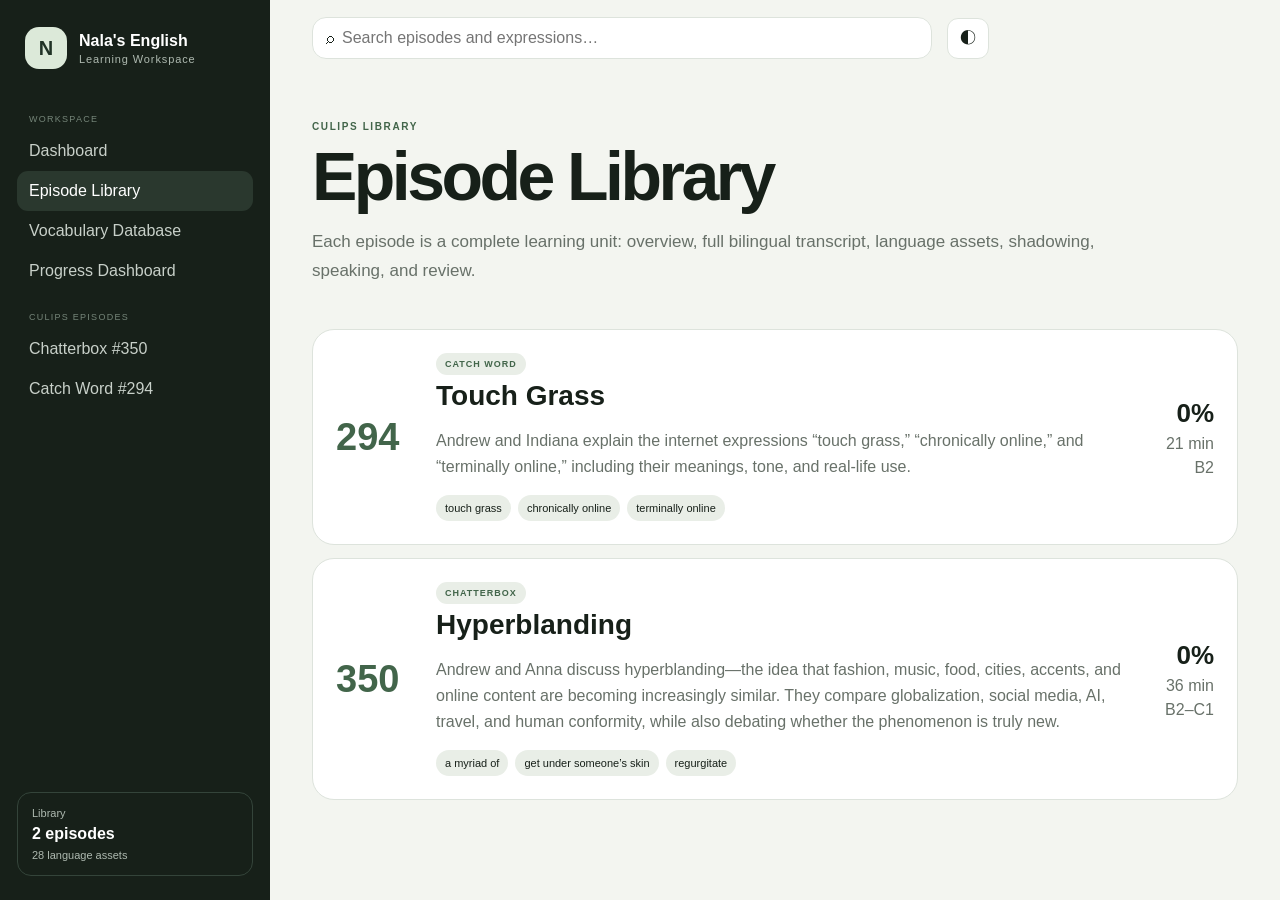
==== library.html @ a169e1e5 "Add files via upload" ====
<!doctype html>
<html lang="zh-CN"><head><meta charset="utf-8"><meta name="viewport" content="width=device-width,initial-scale=1">
<meta name="description" content="Nala's English Learning Workspace"><title>Episode Library</title>
<link rel="stylesheet" href="assets/css/styles.css"></head>
<body><div class="app">
<aside class="sidebar" id="sidebar">
  <a class="brand" href="index.html"><span class="brand-mark">N</span><span><b>Nala's English</b><small>Learning Workspace</small></span></a>
  <nav>
    <div class="nav-label">WORKSPACE</div>
    <a class="nav" href="index.html">Dashboard</a><a class="nav active" href="library.html">Episode Library</a><a class="nav" href="vocabulary.html">Vocabulary Database</a><a class="nav" href="progress.html">Progress Dashboard</a>
    <div class="nav-label">CULIPS EPISODES</div>
    <a class="nav" href="episodes/ep350.html">Chatterbox #350</a>
    <a class="nav" href="episodes/ep294.html">Catch Word #294</a>
  </nav>
  <div class="side-summary"><span>Library</span><b>2 episodes</b><small>28 language assets</small></div>
</aside>
<main><header class="topbar"><button class="menu" id="menu">☰</button><div class="searchbox"><span>⌕</span><input id="siteSearch" placeholder="Search episodes and expressions…"></div><button class="theme" id="theme">◐</button></header>

<section class="page">
<div class="page-title"><p class="eyebrow">CULIPS LIBRARY</p><h1>Episode Library</h1><p>Each episode is a complete learning unit: overview, full bilingual transcript, language assets, shadowing, speaking, and review.</p></div>
<div class="library-list">
<a class="library-card" href="episodes/ep294.html">
  <div class="episode-no">294</div>
  <div><span class="pill">CATCH WORD</span><h2>Touch Grass</h2><p>Andrew and Indiana explain the internet expressions “touch grass,” “chronically online,” and “terminally online,” including their meanings, tone, and real-life use.</p>
  <div class="chip-row"><span>touch grass</span><span>chronically online</span><span>terminally online</span></div></div>
  <div class="library-meta"><b data-card-pct="ep294">0%</b><span>21 min</span><span>B2</span></div>
</a>
<a class="library-card" href="episodes/ep350.html">
  <div class="episode-no">350</div>
  <div><span class="pill">CHATTERBOX</span><h2>Hyperblanding</h2><p>Andrew and Anna discuss hyperblanding—the idea that fashion, music, food, cities, accents, and online content are becoming increasingly similar. They compare globalization, social media, AI, travel, and human conformity, while also debating whether the phenomenon is truly new.</p>
  <div class="chip-row"><span>a myriad of</span><span>get under someone’s skin</span><span>regurgitate</span></div></div>
  <div class="library-meta"><b data-card-pct="ep350">0%</b><span>36 min</span><span>B2–C1</span></div>
</a></div>
</section><div id="searchPanel" class="search-panel"></div></main></div>
<script src="assets/js/site.js"></script></body></html>
---- assets/css/styles.css ----
:root{--bg:#f3f5f0;--surface:#fff;--surface2:#e9eee7;--text:#172019;--muted:#687169;--line:#dde3dc;--accent:#42654a;--dark:#172019;--shadow:0 18px 55px rgba(28,45,31,.07)}
*{box-sizing:border-box}html{scroll-behavior:smooth}body{margin:0;background:var(--bg);color:var(--text);font-family:-apple-system,BlinkMacSystemFont,"Segoe UI","PingFang SC","Microsoft YaHei",sans-serif}button,input,textarea{font:inherit}.app{min-height:100vh}
.sidebar{position:fixed;inset:0 auto 0 0;width:270px;background:var(--dark);color:white;padding:24px 17px;display:flex;flex-direction:column;z-index:30}.brand{display:flex;gap:12px;align-items:center;color:white;text-decoration:none;padding:3px 8px 24px}.brand-mark{width:42px;height:42px;background:#dce9d9;color:#203226;border-radius:14px;display:grid;place-items:center;font-size:20px;font-weight:800}.brand b,.brand small{display:block}.brand small{margin-top:3px;color:#aeb9b0;font-size:11px;letter-spacing:.08em}.nav-label{font-size:9px;color:#758579;letter-spacing:.14em;margin:21px 12px 7px}.nav{display:block;color:#c8d0c9;text-decoration:none;padding:11px 12px;border-radius:11px}.nav:hover,.nav.active{background:#2a382e;color:white}.side-summary{margin-top:auto;border:1px solid #34443a;border-radius:14px;padding:14px}.side-summary span,.side-summary b,.side-summary small{display:block}.side-summary span,.side-summary small{font-size:11px;color:#aeb9b0}.side-summary b{margin:6px 0}
main{margin-left:270px;padding:0 42px 70px}.topbar{height:76px;position:sticky;top:0;z-index:20;background:rgba(243,245,240,.9);backdrop-filter:blur(15px);display:flex;align-items:center;gap:15px}.searchbox{max-width:620px;flex:1;background:var(--surface);border:1px solid var(--line);border-radius:14px;padding:0 13px;display:flex;align-items:center;gap:8px}.searchbox input{width:100%;border:0;background:transparent;outline:0;padding:11px 0;color:var(--text)}.menu,.theme{border:1px solid var(--line);background:var(--surface);color:var(--text);border-radius:11px;padding:9px 12px}.menu{display:none}.page{max-width:1220px;margin:auto}.eyebrow{font-size:10px;color:var(--accent);font-weight:800;letter-spacing:.16em;margin:0 0 10px}.hero{background:linear-gradient(135deg,#dce9d8,#f5f0df);border-radius:28px;min-height:400px;padding:48px;display:grid;grid-template-columns:1.35fr .75fr;gap:35px;align-items:center;box-shadow:var(--shadow)}.hero h1,.page-title h1,.episode-cover h1{font-size:clamp(39px,5.6vw,68px);line-height:1.02;letter-spacing:-.052em;margin:0}.hero-copy{font-size:18px;color:#536158;line-height:1.7;max-width:700px}.hero-actions{display:flex;gap:10px;margin-top:26px}.primary,.secondary{border-radius:12px;padding:12px 16px;font-weight:700;text-decoration:none}.primary{background:var(--accent);color:white}.secondary{border:1px solid rgba(50,70,54,.18);background:rgba(255,255,255,.45);color:var(--text)}
.continue-card{background:rgba(255,255,255,.76);border:1px solid rgba(255,255,255,.9);padding:25px;border-radius:22px}.card-label{display:flex;justify-content:space-between;font-size:10px;color:var(--muted);letter-spacing:.1em}.continue-card h2{font-size:31px;margin:22px 0 6px}.continue-card>p{color:var(--muted)}.continue-card>a{color:var(--accent);font-weight:700;text-decoration:none}.progress-row{display:flex;align-items:center;gap:15px;margin:24px 0}.progress-ring{width:78px;height:78px;border-radius:50%;display:grid;place-items:center;background:conic-gradient(var(--accent) 0deg,#dce3db 0deg);position:relative}.progress-ring:before{content:"";position:absolute;width:58px;height:58px;background:white;border-radius:50%}.progress-ring span{position:relative;font-weight:800}.progress-row small,.progress-row strong{display:block}.progress-row small{color:var(--muted);margin-bottom:5px}
.metric-grid{display:grid;grid-template-columns:repeat(4,1fr);gap:13px;margin:16px 0 38px}.metric,.panel,.overview-copy,.question-card,.reader-section,.word-card,.speaking-card,.review-card{background:var(--surface);border:1px solid var(--line);border-radius:20px}.metric{padding:19px}.metric span,.metric small{display:block;color:var(--muted)}.metric strong{display:block;font-size:30px;margin:10px 0}.dashboard-grid{display:grid;grid-template-columns:1.25fr .75fr;gap:14px}.panel{padding:25px;margin-bottom:14px}.panel-head{display:flex;justify-content:space-between;align-items:flex-start}.panel-head h2,.section-title h2{margin:0;font-size:26px}.panel-head>a{color:var(--accent);text-decoration:none;font-weight:700}.pill{font-size:9px;letter-spacing:.11em;padding:6px 9px;border-radius:999px;background:var(--surface2);color:var(--accent);font-weight:800}.action-list{display:grid;gap:8px;margin-top:20px}.action-list a{color:var(--text);text-decoration:none;display:grid;grid-template-columns:42px 1fr auto;gap:12px;align-items:center;padding:12px;border-radius:14px}.action-list a:hover{background:var(--surface2)}.action-list>a>span{width:38px;height:38px;background:var(--surface2);border-radius:12px;display:grid;place-items:center;color:var(--accent);font-weight:800}.action-list b,.action-list small{display:block}.action-list small{color:var(--muted);margin-top:4px}.action-list em{font-style:normal;color:var(--muted);font-size:12px}.funnel{display:grid;gap:17px;margin-top:23px}.funnel div{position:relative;padding-bottom:13px}.funnel span{color:var(--muted)}.funnel b{float:right}.funnel i{position:absolute;bottom:0;left:0;height:8px;background:var(--accent);border-radius:999px}.funnel div:after{content:"";position:absolute;bottom:0;left:0;right:0;height:8px;background:var(--surface2);border-radius:999px;z-index:-1}.callout{background:var(--surface2);border-radius:13px;padding:14px;line-height:1.65;color:var(--muted);margin-top:22px}.recent-grid{display:grid;grid-template-columns:1fr 1fr;gap:12px;margin-top:20px}.recent-card{background:var(--surface2);border-radius:17px;padding:20px;color:var(--text);text-decoration:none}.recent-card.featured{background:#e0eadf}.recent-card>span{font-size:9px;color:var(--accent);font-weight:800;letter-spacing:.12em}.recent-card h3{font-size:22px;margin:12px 0 7px}.recent-card p{color:var(--muted)}.recent-card>div{display:flex;justify-content:space-between}
.page-title{padding:45px 0 26px}.page-title>p:last-child{font-size:17px;color:var(--muted);line-height:1.7;max-width:850px}.library-list{display:grid;gap:13px}.library-card{display:grid;grid-template-columns:80px 1fr auto;gap:20px;align-items:center;background:var(--surface);border:1px solid var(--line);border-radius:22px;padding:23px;color:var(--text);text-decoration:none}.library-card:hover{box-shadow:var(--shadow)}.episode-no{font-size:38px;font-weight:800;color:var(--accent)}.library-card h2{font-size:28px;margin:9px 0}.library-card p{color:var(--muted);line-height:1.6}.chip-row,.keyword-cloud{display:flex;gap:7px;flex-wrap:wrap}.chip-row span,.keyword-cloud span{font-size:11px;background:var(--surface2);padding:7px 9px;border-radius:999px}.library-meta{text-align:right}.library-meta b,.library-meta span{display:block}.library-meta b{font-size:26px}.library-meta span{color:var(--muted);margin-top:6px}
.episode-cover{background:linear-gradient(135deg,#dce9d8,#f5f0df);border-radius:28px;padding:45px;display:grid;grid-template-columns:1.3fr .7fr;gap:32px}.episode-lead{font-size:18px;color:#536158;line-height:1.75}.snapshot{display:grid;grid-template-columns:1fr 1fr;gap:10px}.snapshot div{background:rgba(255,255,255,.68);border-radius:15px;padding:15px}.snapshot span,.snapshot b{display:block}.snapshot span{font-size:10px;color:var(--muted)}.snapshot b{margin-top:6px}.overview-grid{display:grid;grid-template-columns:1.2fr .8fr;gap:14px;margin:14px 0}.overview-copy,.question-card{padding:27px}.overview-copy h2,.question-card h2{font-size:27px}.overview-copy p,.question-card p{line-height:1.8;color:var(--muted)}.overview-copy hr{border:0;border-top:1px solid var(--line);margin:24px 0}.choice-row{display:flex;gap:8px;margin:20px 0}.choice-row button{border:1px solid var(--line);background:var(--surface2);color:var(--text);padding:9px 12px;border-radius:10px}.choice-row button.selected{background:var(--accent);color:white}.question-card small{color:var(--muted)}.episode-nav{position:sticky;top:76px;z-index:18;background:var(--bg);display:flex;gap:8px;padding:12px 0}.episode-nav a{color:var(--text);text-decoration:none;border:1px solid var(--line);background:var(--surface);padding:9px 12px;border-radius:999px}.section-title{display:flex;justify-content:space-between;align-items:flex-end;padding:45px 0 20px}.section-title>div>p:last-child{color:var(--muted)}.reader-status{text-align:right}.reader-status span,.reader-status b{display:block}.reader-status span{font-size:11px;color:var(--muted)}.reader-status b{font-size:29px}.reader-toolbar{position:sticky;top:128px;z-index:16;background:var(--bg);padding:10px 0;display:flex;gap:7px;flex-wrap:wrap}.reader-toolbar button,.reader-toolbar input,.filter-box input,.database-toolbar input{border:1px solid var(--line);background:var(--surface);color:var(--text);padding:9px 12px;border-radius:999px}.reader-toolbar .active{background:var(--accent);color:white}.reader-toolbar input{margin-left:auto;min-width:260px}.reader-section{padding:26px;margin:13px 0}.reader-section-head span,.language-label{font-size:9px;color:var(--accent);font-weight:800;letter-spacing:.14em}.reader-section-head h2{font-size:25px;margin:7px 0 20px}.parallel-reader{display:grid;grid-template-columns:1fr 1fr;border:1px solid var(--line);border-radius:16px;overflow:hidden}.language-column{padding:23px;min-width:0}.language-column.translation{border-left:1px solid var(--line);background:#fafbf8}.language-column p{line-height:1.95;margin:13px 0 0;white-space:pre-line}.reader-content.font-large .language-column p{font-size:18px}.reader-content.font-small .language-column p{font-size:14px}.completion,.module-check{display:flex;align-items:center;gap:9px;color:var(--muted);margin-top:17px}.completion input,.module-check input{width:18px;height:18px}.reader-content.view-en .translation{display:none}.reader-content.view-en .parallel-reader{grid-template-columns:1fr}.reader-content.view-zh .language-column:first-child{display:none}.reader-content.view-zh .parallel-reader{grid-template-columns:1fr}.filter-box{margin-bottom:13px}.word-grid{display:grid;grid-template-columns:repeat(3,1fr);gap:12px}.word-card{padding:20px}.word-card h3{font-size:21px;margin:14px 0 8px}.word-card p{color:var(--muted);line-height:1.65}.word-footer{display:flex;align-items:center;gap:7px;margin-top:18px}.word-footer span{font-size:10px;background:var(--surface2);border-radius:999px;padding:5px 7px}.word-footer button,.word-footer a{margin-left:auto;border:1px solid var(--line);background:transparent;color:var(--accent);padding:7px 9px;border-radius:9px;text-decoration:none}.module-check{background:var(--surface);border:1px solid var(--line);border-radius:15px;padding:16px}.shadow-list{display:grid;gap:9px}.shadow-row{display:grid;grid-template-columns:40px 1fr auto;gap:13px;align-items:center;background:var(--surface);border:1px solid var(--line);border-radius:16px;padding:16px}.shadow-row>span{width:38px;height:38px;border-radius:11px;background:var(--surface2);display:grid;place-items:center;color:var(--accent);font-weight:800}.shadow-row p{font-size:18px;margin:0}.shadow-row small{display:block;color:var(--muted);margin-top:4px}.shadow-row button{border:1px solid var(--line);background:var(--surface2);color:var(--accent);border-radius:10px;padding:8px 11px}.speaking-card,.review-card{padding:27px;margin-top:15px}.speaking-card h2{font-size:29px}.support-grid{display:grid;grid-template-columns:repeat(3,1fr);gap:10px;margin:20px 0}.support-grid div{background:var(--surface2);padding:15px;border-radius:13px}.support-grid p{color:var(--muted);line-height:1.6}.episode-answer{width:100%;min-height:180px;border:1px solid var(--line);background:var(--bg);color:var(--text);border-radius:14px;padding:14px;resize:vertical}.answer-meta{display:flex;justify-content:space-between;color:var(--muted);font-size:12px;margin-top:8px}.review-card li{line-height:1.8}.database-toolbar{display:flex;align-items:center;justify-content:space-between;margin-bottom:15px}.database-toolbar input{min-width:330px}.database-toolbar span{color:var(--muted)}.progress-list{display:grid;gap:12px;margin-bottom:17px}.progress-episode{display:grid;grid-template-columns:260px 1fr 70px 80px;gap:16px;align-items:center;background:var(--surface);border:1px solid var(--line);border-radius:18px;padding:20px}.progress-episode h2{margin:9px 0 0}.wide-track{height:10px;background:var(--surface2);border-radius:999px;overflow:hidden}.wide-track i{display:block;height:100%;width:0;background:var(--accent)}.progress-episode a{color:var(--accent);font-weight:700;text-decoration:none}.outcome-grid{display:grid;grid-template-columns:repeat(4,1fr);gap:12px;margin-top:20px}.outcome-grid div{background:var(--surface2);border-radius:15px;padding:17px}.outcome-grid span,.outcome-grid b{display:block}.outcome-grid span{color:var(--accent);font-size:10px;font-weight:800}.outcome-grid b{margin:10px 0}.outcome-grid p{color:var(--muted);line-height:1.6}
.search-panel{display:none;position:fixed;top:68px;left:312px;right:42px;max-width:620px;background:var(--surface);border:1px solid var(--line);border-radius:16px;box-shadow:var(--shadow);padding:10px;z-index:40}.search-panel.show{display:block}.search-item{display:block;padding:11px;border-radius:11px;color:var(--text);text-decoration:none}.search-item:hover{background:var(--surface2)}.search-item b,.search-item small{display:block}.search-item small{color:var(--muted);margin-top:3px}
body.dark{--bg:#101611;--surface:#182019;--surface2:#222c23;--text:#eef4ee;--muted:#a9b4aa;--line:#303b31;--accent:#9bc2a1;--shadow:0 18px 55px rgba(0,0,0,.24)}body.dark .topbar{background:rgba(16,22,17,.9)}body.dark .hero,body.dark .episode-cover{background:linear-gradient(135deg,#213126,#3b3529)}body.dark .language-column.translation{background:#161d18}body.dark .progress-ring:before{background:var(--surface)}
@media(max-width:980px){.sidebar{transform:translateX(-100%);transition:.22s}.sidebar.open{transform:translateX(0)}main{margin-left:0;padding:0 18px 55px}.menu{display:block}.hero,.episode-cover{grid-template-columns:1fr;padding:32px}.metric-grid{grid-template-columns:1fr 1fr}.dashboard-grid,.overview-grid{grid-template-columns:1fr}.parallel-reader{grid-template-columns:1fr}.language-column.translation{border-left:0;border-top:1px solid var(--line)}.word-grid{grid-template-columns:1fr 1fr}.support-grid,.outcome-grid{grid-template-columns:1fr 1fr}.progress-episode{grid-template-columns:1fr}.search-panel{left:18px;right:18px}.reader-toolbar{top:128px}}
@media(max-width:620px){.hero h1,.page-title h1,.episode-cover h1{font-size:39px}.metric-grid,.recent-grid,.word-grid,.support-grid,.outcome-grid{grid-template-columns:1fr}.library-card{grid-template-columns:55px 1fr}.library-meta{grid-column:1/-1;text-align:left}.snapshot{grid-template-columns:1fr}.reader-toolbar input{width:100%;min-width:0;margin-left:0}.section-title{display:block}.reader-status{text-align:left;margin-top:12px}.database-toolbar{display:block}.database-toolbar input{width:100%;min-width:0;margin-bottom:8px}.episode-nav{overflow-x:auto}.parallel-reader{display:block}}
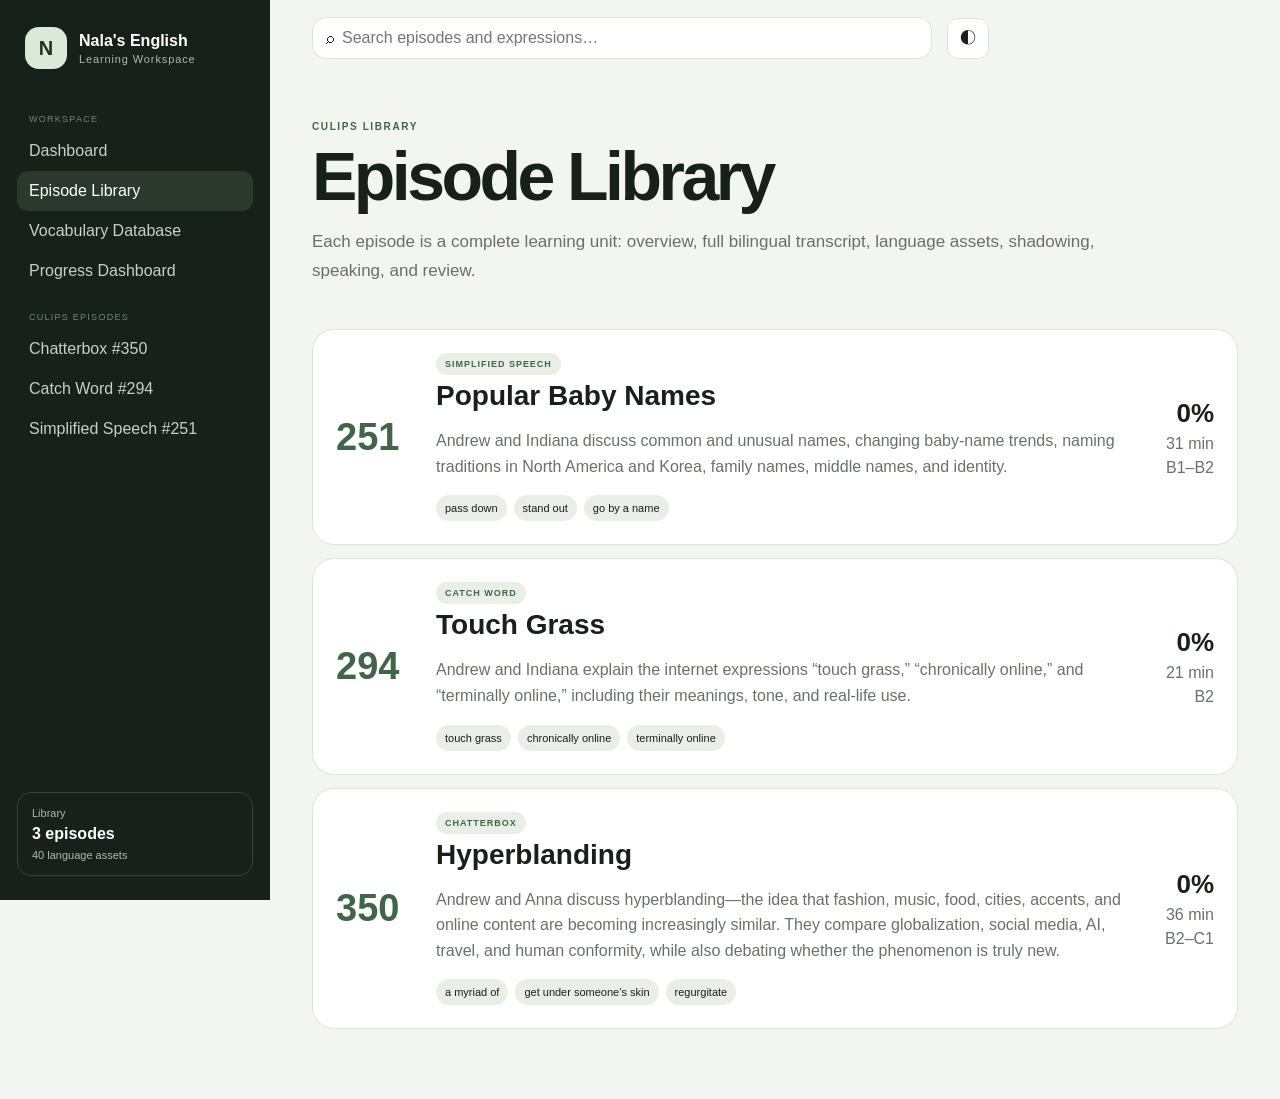
==== commit b572309b: "Add Popular Baby Names episode" ====
--- a/library.html
+++ b/library.html
@@ -11,14 +11,21 @@
     <div class="nav-label">CULIPS EPISODES</div>
     <a class="nav" href="episodes/ep350.html">Chatterbox #350</a>
     <a class="nav" href="episodes/ep294.html">Catch Word #294</a>
+    <a class="nav" href="episodes/ep251.html">Simplified Speech #251</a>
   </nav>
-  <div class="side-summary"><span>Library</span><b>2 episodes</b><small>28 language assets</small></div>
+  <div class="side-summary"><span>Library</span><b>3 episodes</b><small>40 language assets</small></div>
 </aside>
 <main><header class="topbar"><button class="menu" id="menu">☰</button><div class="searchbox"><span>⌕</span><input id="siteSearch" placeholder="Search episodes and expressions…"></div><button class="theme" id="theme">◐</button></header>
 
 <section class="page">
 <div class="page-title"><p class="eyebrow">CULIPS LIBRARY</p><h1>Episode Library</h1><p>Each episode is a complete learning unit: overview, full bilingual transcript, language assets, shadowing, speaking, and review.</p></div>
 <div class="library-list">
+<a class="library-card" href="episodes/ep251.html">
+  <div class="episode-no">251</div>
+  <div><span class="pill">SIMPLIFIED SPEECH</span><h2>Popular Baby Names</h2><p>Andrew and Indiana discuss common and unusual names, changing baby-name trends, naming traditions in North America and Korea, family names, middle names, and identity.</p>
+  <div class="chip-row"><span>pass down</span><span>stand out</span><span>go by a name</span></div></div>
+  <div class="library-meta"><b data-card-pct="ep251">0%</b><span>31 min</span><span>B1–B2</span></div>
+</a>
 <a class="library-card" href="episodes/ep294.html">
   <div class="episode-no">294</div>
   <div><span class="pill">CATCH WORD</span><h2>Touch Grass</h2><p>Andrew and Indiana explain the internet expressions “touch grass,” “chronically online,” and “terminally online,” including their meanings, tone, and real-life use.</p>
@@ -32,4 +39,4 @@
   <div class="library-meta"><b data-card-pct="ep350">0%</b><span>36 min</span><span>B2–C1</span></div>
 </a></div>
 </section><div id="searchPanel" class="search-panel"></div></main></div>
-<script src="assets/js/site.js"></script></body></html>+<script src="assets/js/site.js"></script></body></html>
